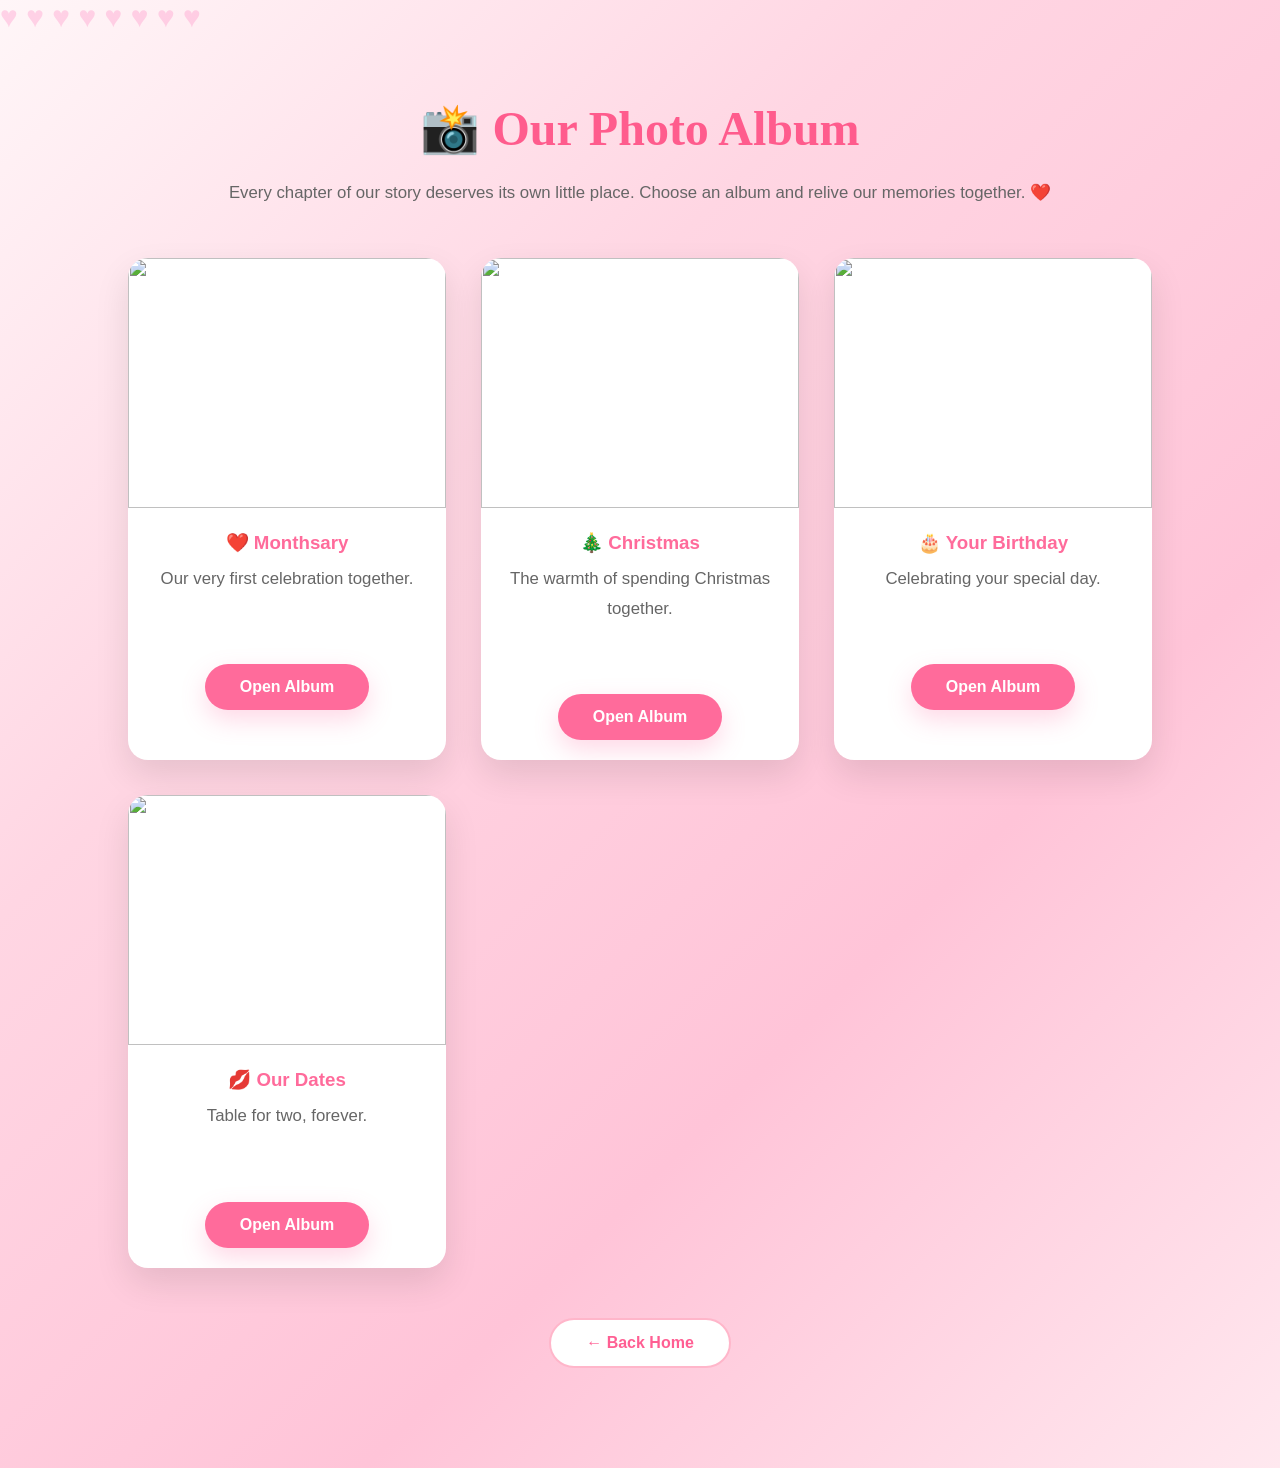
==== album.html @ da9fc897 "added album pages" ====
<!DOCTYPE html>
<html lang="en">

<head>

<meta charset="UTF-8">
<meta name="viewport" content="width=device-width, initial-scale=1.0">

<title>Our Photo Album ❤️</title>

<link rel="stylesheet" href="css/style.css">

</head>

<body>
<div class="hearts"></div>
<section class="album-page">

    <h1>📸 Our Photo Album</h1>

    <p>
        Every chapter of our story deserves its own little place.
        Choose an album and relive our memories together. ❤️
    </p>

    <div class="album-grid">

        <div class="album-card">

            <img src="images/monthsary-cover.jpg">

            <h3>❤️ Monthsary</h3>

            <p>Our very first celebration together.</p>

            <a href="albums/monthsary.html">
                Open Album
            </a>

        </div>

        <div class="album-card">

            <img src="images/christmas-cover.jpg">

            <h3>🎄 Christmas</h3>

            <p>The warmth of spending Christmas together.</p>

            <a href="albums/christmas.html">
                Open Album
            </a>

        </div>

        <div class="album-card">

            <img src="images/birthday-cover.jpg">

            <h3>🎂 Your Birthday</h3>

            <p>Celebrating your special day.</p>

            <a href="albums/birthday.html">
                Open Album
            </a>

        </div>

        <div class="album-card">

            <img src="images/date-cover.jpg">

            <h3>💋 Our Dates</h3>

            <p>Table for two, forever.</p>

            <a href="albums/dates.html">
                Open Album
            </a>

        </div>

    </div>

    <a href="index.html">
        ← Back Home
    </a>

</section>

<script src="js/script.js"></script>

</body>
</html>
---- css/style.css ----
/* =======================================================
   GENERAL WEBSITE SETTINGS
======================================================= */

*{
    margin:0;
    padding:0;
    box-sizing:border-box;
}

html{
    scroll-behavior:smooth;
}

body{

    font-family:'Poppins',sans-serif;

    background:
    linear-gradient(
    135deg,
    #fff6f8,
    #ffd6e3,
    #ffc4d8,
    #ffe8ef);

    color:#444;

    overflow-x:hidden;

}

/* =======================================================
   SECTION
======================================================= */

section{

    section{

    width:100%;
    min-height:100vh;

    padding:120px 8% 80px;

}
}

/* =======================================================
   HEADINGS
======================================================= */

h1{

    font-family:'Great Vibes',cursive;

    font-size:4.8rem;

    color:#ff5f93;

    line-height:1.2;

}

h2{

    font-family:'Great Vibes',cursive;

    font-size:3rem;

    color:#ff5f93;

    text-align:center;

    margin-bottom:40px;

}

h3{

    color:#ff6b9b;

    margin-top:20px;

}

p{

    line-height:1.8;

    font-size:1.05rem;

}

/* =======================================================
   HERO SECTION
======================================================= */

#hero{

    display:flex;

    align-items:center;

    justify-content:space-between;

    gap:60px;

}

/* ---------------- LEFT SIDE ---------------- */

.hero-content{

    flex:1;

}

.hero-content span{

    display:block;

    color:#ff4d88;

}

.hero-content p{

    margin:30px 0;

    max-width:500px;

    font-size:1.1rem;

}

/* Button */

.hero-content a,
.hero-content button{

    display:inline-block;

    padding:16px 34px;

    border-radius:50px;

    background:#ff6b9b;

    color:white;

    text-decoration:none;

    font-weight:600;

    transition:.3s;

    box-shadow:0 10px 25px rgba(255,105,160,.25);

    border:none;

    cursor:pointer;

    font-size:1rem;

}

.hero-content a:hover,
.hero-content button:hover{

    transform:translateY(-4px);

    background:#ff4d88;

}

/* ---------------- RIGHT SIDE ---------------- */

.hero-image{

    flex:1;

    display:flex;

    justify-content:center;

}

.hero-image img{

    width:100%;

    max-width:470px;

    border-radius:28px;

    border:8px solid #ffb6ca;

    box-shadow:0 25px 60px rgba(255,120,170,.35);

    transition:.4s;

}

.hero-image img:hover{

    transform:scale(1.03);

}

/* =======================================================
   LETTER SECTION
======================================================= */

#letter{

    display:flex;
    justify-content:center;
    align-items:center;

}

.letter-container{

    width:100%;
    max-width:850px;

    background:#fffdfd;

    padding:60px;

    border-radius:30px;

    border:10px solid #ffe3ea;

    box-shadow:0 20px 50px rgba(255,120,170,.25);

    position:relative;

}

/* Decorative tape */

.letter-container::before{

    content:"";

    position:absolute;

    width:120px;
    height:35px;

    background:#ff9fb7;

    top:-18px;
    left:40px;

    transform:rotate(-18deg);

    border-radius:6px;

    opacity:.9;

}

.letter-container h2{

    text-align:left;

    margin-bottom:30px;

}

.letter-container p{

    white-space:pre-line;

    font-size:1.1rem;

    line-height:2;

    color:#555;

}

/* =======================================================
   APPRECIATION
======================================================= */

#appreciation{

    text-align:center;

}

.appreciation-container{

    display:grid;

    grid-template-columns:repeat(3,1fr);

    gap:35px;

}

.app-card{

    background:white;

    border-radius:25px;

    overflow:hidden;

    box-shadow:0 15px 35px rgba(0,0,0,.08);

    transition:.35s;

}

.app-card:hover{

    transform:translateY(-10px);

    box-shadow:0 20px 45px rgba(255,120,170,.25);

}

.app-card img{

    width:100%;

    height:300px;

    object-fit:cover;

}

.app-card h3{

    margin:20px;

    color:#ff5d95;

}

.app-card p{

    padding:0 25px 30px;

    color:#666;

}

/* =======================================================
   OUR LAST DATE
======================================================= */

#last-date{

    text-align:center;

}

.last-date-intro{

    max-width:700px;

    margin:0 auto 50px;

    color:#666;

}

.last-date-gallery{

    display:grid;

    grid-template-columns:repeat(2,1fr);

    gap:35px;

}

.date-card{

    overflow:hidden;

    border-radius:30px;

    background:white;

    box-shadow:0 18px 45px rgba(0,0,0,.08);

    transition:.35s;

}

.date-card:hover{

    transform:translateY(-10px);

}

.date-card img{

    width:100%;

    height:520px;

    object-fit:cover;

    display:block;

}
/* =======================================================
   NAVIGATION BAR
======================================================= */

nav{

    position:fixed;

    top:0;
    left:0;

    width:100%;

    display:flex;

    justify-content:space-between;

    align-items:center;

    padding:20px 8%;

    background:rgba(255,255,255,.75);

    backdrop-filter:blur(12px);

    z-index:1000;

    box-shadow:0 5px 20px rgba(0,0,0,.05);

}

.logo{

    font-family:'Great Vibes',cursive;

    font-size:2rem;

    color:#ff5b92;

}

nav ul{

    display:flex;

    list-style:none;

    gap:30px;

}

nav a{

    text-decoration:none;

    color:#444;

    font-weight:500;

    transition:.3s;

}

nav a:hover{

    color:#ff5b92;

}
/* =======================================================
   SCROLL REVEAL ANIMATION
======================================================= */

.reveal{

    opacity:0;

    transform:translateY(70px);

    transition:all .9s ease;

}

.reveal.active{

    opacity:1;

    transform:translateY(0);

}

/* =======================================================
   LIGHTBOX
======================================================= */

#lightbox{

    position:fixed;

    inset:0;

    background:rgba(0,0,0,.9);

    display:flex;

    justify-content:center;

    align-items:center;

    opacity:0;

    visibility:hidden;

    transition:.3s;

    z-index:9999;

}

#lightbox.active{

    opacity:1;

    visibility:visible;

}

#lightbox img{

    max-width:90%;

    max-height:90%;

    border-radius:20px;

    box-shadow:0 20px 60px rgba(0,0,0,.5);

}

#close-lightbox{

    position:absolute;

    top:30px;

    right:40px;

    color:white;

    font-size:3rem;

    cursor:pointer;

    user-select:none;

}

/* ===========================================
   IMAGE LIGHTBOX
=========================================== */

#lightbox {

    position: fixed;
    top: 0;
    left: 0;

    width: 100%;
    height: 100%;

    background: rgba(0,0,0,0.85);

    display: flex;
    justify-content: center;
    align-items: center;

    opacity: 0;
    visibility: hidden;

    transition: 0.3s;

    z-index: 9999;

}


#lightbox.active {

    opacity: 1;
    visibility: visible;

}


#lightbox-image {

    max-width: 85%;
    max-height: 85%;

    border-radius: 15px;

}


#close-lightbox {

    position: absolute;

    top: 30px;
    right: 40px;

    font-size: 50px;

    color: white;

    cursor: pointer;

}

/* ===========================================
   SMOOTH SCROLLING
=========================================== */

html {
    scroll-behavior: smooth;
}

/* ===========================================
   MOBILE RESPONSIVE DESIGN
=========================================== */

@media (max-width: 768px) {


    body {
        overflow-x: hidden;
    }


    h1 {
        font-size: 35px;
    }


    h2 {
        font-size: 28px;
    }


    p {
        font-size: 16px;
    }


    img {
        max-width: 100%;
        height: auto;
    }


    .memory-card,
    .app-card,
    .date-card {

        width: 90%;
        margin: auto;

    }


    nav {

        flex-direction: column;
        gap: 15px;

    }


}

/* ===========================================
   FLOATING HEARTS BACKGROUND
=========================================== */

.hearts {

    position: fixed;

    top: 0;
    left: 0;

    width: 100%;
    height: 100%;

    pointer-events: none;

    overflow: hidden;

    z-index: -1;

}


.hearts::before {

    content: "♥ ♥ ♥ ♥ ♥ ♥ ♥ ♥";

    position: absolute;

    width: 100%;

    color: rgba(255, 105, 180, 0.25);

    font-size: 30px;

    animation: floatHearts 12s linear infinite;

}


@keyframes floatHearts {

    0% {

        transform: translateY(100vh);

    }


    100% {

        transform: translateY(-100vh);

    }

}

/* ===========================================
   HERO SECTION
=========================================== */

.hero {

    min-height: 100vh;

    display: flex;

    justify-content: center;

    align-items: center;

    text-align: center;

    padding: 20px;

}


.hero-content {

    animation: fadeUp 1.5s ease;

}


.hero h1 {

    font-size: 55px;

    color: #d63384;

}


.hero p {

    font-size: 20px;

    margin: 20px 0;

}


.hero-button {

    display: inline-block;

    padding: 12px 30px;

    background: #d63384;

    color: white;

    border-radius: 30px;

    text-decoration: none;

    transition: 0.3s;

}


.hero-button:hover {

    transform: scale(1.05);

}


@keyframes fadeUp {

    from {

        opacity: 0;

        transform: translateY(40px);

    }


    to {

        opacity: 1;

        transform: translateY(0);

    }

}

.letter {
    text-align: justify;
}

/* ===========================================
   MEMORIES
=========================================== */

.memory-grid {
    display: flex;
    justify-content: center;
    align-items: stretch;
    gap: 30px;
    flex-wrap: wrap;
    margin-top: 40px;
}

.memory-card {
    width: 320px;
    background: white;
    border-radius: 20px;
    padding: 20px;
    text-align: center;
    box-shadow: 0 10px 25px rgba(0,0,0,0.1);
}

.memory-card img {
    width: 100%;
    height: 350px;
    object-fit: cover;
    border-radius: 15px;
    display: block;
    margin-bottom: 15px;
}

.click-heart{

    position: fixed;

    pointer-events: none;

    animation: popHeart 1s forwards;

    z-index: 1000;

}

@keyframes popHeart{

    0%{

        opacity:1;

        transform:translate(0,0) scale(0.5);

    }

    100%{

        opacity:0;

        transform:translate(var(--x,0),-80px) scale(1.8);

    }

}

.hero-buttons{
    display: flex;
    flex-direction: column;
    align-items: center;
    gap: 15px;
}

.music-btn{
    display: block;
    margin: 15px auto 0;
}

.music-btn{

    margin-top: 15px;

    display: inline-block;

}

/* ======================================
        PHOTO ALBUM PAGE
====================================== */

.album-page{

    padding:100px 10%;

    text-align:center;

}

.album-page h1{

    color:#ff5c8d;

    font-size:3rem;

    margin-bottom:20px;

}

.album-page p{

    color:#666;

    margin-bottom:50px;

}

.album-grid{

    display:grid;

    grid-template-columns:repeat(auto-fit,minmax(280px,1fr));

    gap:35px;

}

.album-card{

    background:white;

    border-radius:20px;

    overflow:hidden;

    box-shadow:0 15px 35px rgba(0,0,0,.1);

    transition:.3s;

}

.album-card:hover{

    transform:translateY(-10px);

}

.album-card img{

    width:100%;

    height:250px;

    object-fit:cover;

}

.album-card h3{

    margin:20px 0 10px;

}

.album-card p{

    padding:0 20px;

}

.album-card a{

    display:inline-block;

    margin:20px;

    padding:12px 28px;

    background:#ff6b9b;

    color:white;

    border-radius:50px;

    text-decoration:none;

}

/* =========================================================
   PHOTO ALBUM GALLERY
   Used by:
   - albums/dates.html
   - albums/first-monthsary.html
   - albums/christmas.html
   - albums/birthday.html

   Displays 4 thumbnails per row on desktop.
========================================================= */

.gallery-grid{

    display:grid;

    grid-template-columns:repeat(4,1fr);

    gap:20px;

    margin:50px 0;

}

.gallery-grid img{

    width:100%;

    aspect-ratio:1/1;

    object-fit:cover;

    border-radius:15px;

    cursor:pointer;

    transition:.3s;

    box-shadow:0 10px 25px rgba(0,0,0,.15);

}

.gallery-grid img:hover{

    transform:scale(1.05);

}

/* =========================================================
   PHOTO ALBUM GALLERY
   Used by:
   - albums/dates.html
   - albums/first-monthsary.html
   - albums/christmas.html
   - albums/birthday.html

   Displays 4 thumbnails per row on all devices.
========================================================= */

.gallery-grid{

    display:grid;

    grid-template-columns:repeat(4,1fr);

    gap:20px;

    margin:50px 0;

}

.gallery-grid img,
.gallery-grid video{

    width:100%;

    aspect-ratio:1/1;

    object-fit:cover;

    border-radius:15px;

    cursor:pointer;

    transition:.3s;

    box-shadow:0 10px 25px rgba(0,0,0,.15);

}

.gallery-grid img:hover,
.gallery-grid video:hover{

    transform:scale(1.05);

}

/* ========================================================= */
/* GALLERY LIGHTBOX                                          */
/* ========================================================= */

#lightbox {

    display: none;

    position: fixed;

    top: 0;
    left: 0;

    width: 100%;
    height: 100%;

    background: rgba(0,0,0,0.85);

    justify-content: center;
    align-items: center;

    z-index: 9999;

}


/* Active state */

#lightbox.active {

    display: flex;

}


/* Close button */

#close-lightbox {

    position: absolute;

    top: 25px;
    right: 35px;

    font-size: 40px;

    color: white;

    cursor: pointer;

}


/* Image and video container */

.lightbox-content {

    max-width: 85%;
    max-height: 85%;

    display: flex;

    justify-content: center;
    align-items: center;

}


/* Image */

#lightbox-image {

    max-width: 85vw;
    max-height: 85vh;

    border-radius: 15px;

}


/* Video */

#lightbox-video {

    max-width:85vw;

    max-height:85vh;

    width:auto;

    height:auto;

    object-fit:contain;

    border-radius:15px;

}


/* Navigation buttons */

#prev-btn,
#next-btn {

    position: absolute;

    top: 50%;

    transform: translateY(-50%);

    background: rgba(255,255,255,0.2);

    color: white;

    border: none;

    font-size: 40px;

    padding: 15px 20px;

    cursor: pointer;

    border-radius: 50%;

}


#prev-btn {

    left: 30px;

}


#next-btn {

    right: 30px;

}


#prev-btn:hover,
#next-btn:hover {

    background: rgba(255,255,255,0.4);

}
/* Mobile adjustment */

@media(max-width:600px){

    #prev-btn,
    #next-btn{

        font-size:25px;

        padding:10px 15px;

    }


    #close-lightbox{

        font-size:32px;

    }

}
.gallery-video.playing{

    aspect-ratio:auto;

    object-fit:contain;

}
.gallery-video{
    width:100%;
    aspect-ratio:1/1;
    object-fit:cover;
}
.gallery-video:fullscreen{
    width:auto;
    height:auto;
    aspect-ratio:auto;
    object-fit:contain;
}

/* ======================================
   ALBUM SELECTION BUTTONS
====================================== */

.album-card a{

    display:inline-block;

    margin:20px;

    padding:14px 35px;

    background:#ff6b9b;

    color:white;

    text-decoration:none;

    border-radius:50px;

    font-weight:600;

    box-shadow:0 10px 25px rgba(255,105,160,.25);

    transition:.3s;

}


.album-card a:hover{

    transform:translateY(-5px);

    background:#ff4d88;

    box-shadow:0 15px 35px rgba(255,105,160,.35);

}


/* ======================================
   BACK HOME BUTTON
====================================== */

.album-page > a{

    display:inline-block;

    margin-top:50px;

    padding:14px 35px;

    background:white;

    color:#ff5f93;

    text-decoration:none;

    border-radius:50px;

    font-weight:600;

    border:2px solid #ffb6ca;

    transition:.3s;

}


.album-page > a:hover{

    background:#ff6b9b;

    color:white;

    transform:translateY(-5px);

}

/* ======================================
   ALBUM INSIDE NAVIGATION BUTTONS
====================================== */

.album-navigation{

    display:flex;

    justify-content:center;

    gap:25px;

    margin-top:50px;

    flex-wrap:wrap;

}


.album-navigation a{

    display:inline-block;

    padding:14px 35px;

    background:white;

    color:#ff5f93;

    text-decoration:none;

    border-radius:50px;

    font-weight:600;

    border:2px solid #ffb6ca;

    box-shadow:0 10px 25px rgba(255,105,160,.15);

    transition:.3s;

}


.album-navigation a:hover{

    background:#ff6b9b;

    color:white;

    transform:translateY(-5px);

    box-shadow:0 15px 35px rgba(255,105,160,.35);

}
/* ======================================
   ALL ALBUM PAGE TYPOGRAPHY
====================================== */

.album-page h1{

    font-size:3rem;

}


.album-page p{

    font-size:1.05rem;

    line-height:1.8;

}
/* ======================================
   ALBUM NAVIGATION BUTTONS
====================================== */

.album-navigation{

    display:flex;

    justify-content:center;

    align-items:center;

    gap:25px;

    margin-top:50px;

    flex-wrap:nowrap;

}
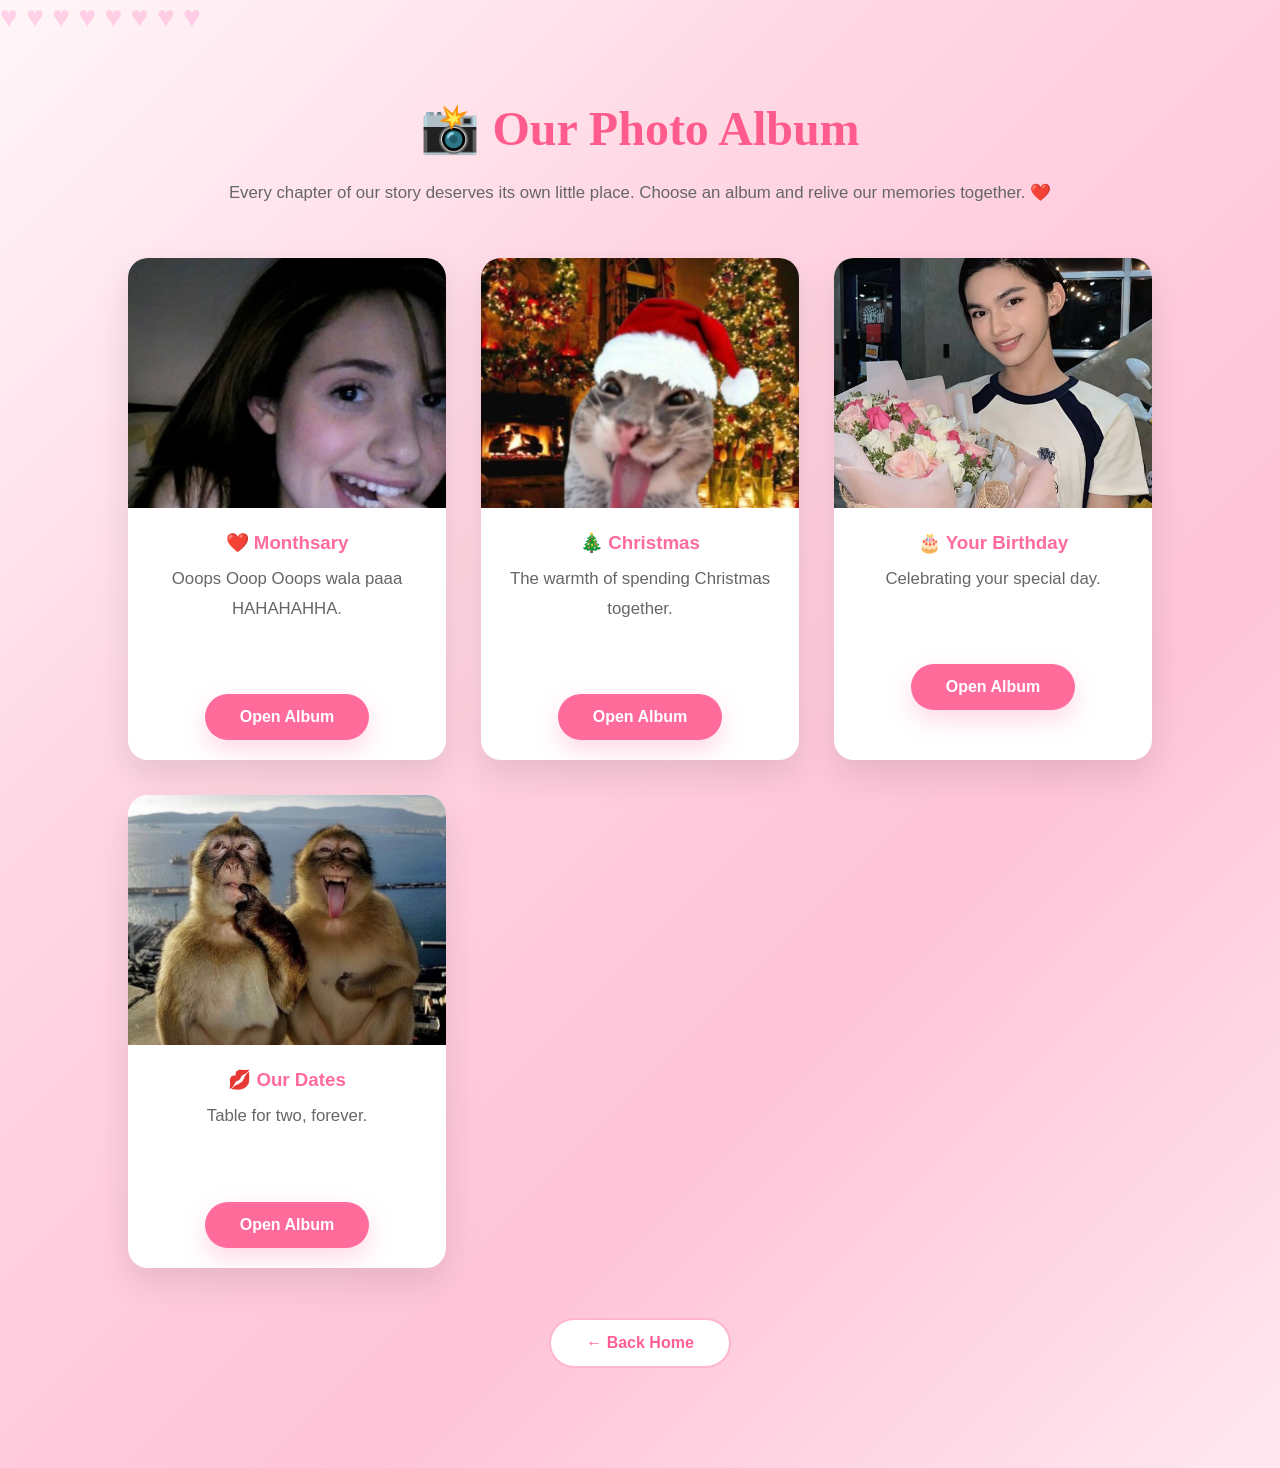
==== commit 0e9e173c: "added pictures for cover album and changed the music to ikawatako.mp3" ====
--- a/album.html
+++ b/album.html
@@ -27,11 +27,11 @@
 
         <div class="album-card">
 
-            <img src="images/monthsary-cover.jpg">
+            <img src="images/album_page/meme.jpg">
 
             <h3>❤️ Monthsary</h3>
 
-            <p>Our very first celebration together.</p>
+            <p>Ooops Ooop Ooops wala paaa HAHAHAHHA.</p>
 
             <a href="albums/monthsary.html">
                 Open Album
@@ -41,7 +41,7 @@
 
         <div class="album-card">
 
-            <img src="images/christmas-cover.jpg">
+            <img src="images/album_page/xmas.jpg">
 
             <h3>🎄 Christmas</h3>
 
@@ -55,7 +55,7 @@
 
         <div class="album-card">
 
-            <img src="images/birthday-cover.jpg">
+            <img src="images/album_page/holdingflowers.jpg">
 
             <h3>🎂 Your Birthday</h3>
 
@@ -69,7 +69,7 @@
 
         <div class="album-card">
 
-            <img src="images/date-cover.jpg">
+            <img src="images/album_page/monkey.jpg">
 
             <h3>💋 Our Dates</h3>
 
--- a/css/style.css
+++ b/css/style.css
@@ -500,71 +500,7 @@
 
     transform:translateY(0);
 
-}
-
-/* =======================================================
-   LIGHTBOX
-======================================================= */
-
-#lightbox{
-
-    position:fixed;
-
-    inset:0;
-
-    background:rgba(0,0,0,.9);
-
-    display:flex;
-
-    justify-content:center;
-
-    align-items:center;
-
-    opacity:0;
-
-    visibility:hidden;
-
-    transition:.3s;
-
-    z-index:9999;
-
-}
-
-#lightbox.active{
-
-    opacity:1;
-
-    visibility:visible;
-
-}
-
-#lightbox img{
-
-    max-width:90%;
-
-    max-height:90%;
-
-    border-radius:20px;
-
-    box-shadow:0 20px 60px rgba(0,0,0,.5);
-
-}
-
-#close-lightbox{
-
-    position:absolute;
-
-    top:30px;
-
-    right:40px;
-
-    color:white;
-
-    font-size:3rem;
-
-    cursor:pointer;
-
-    user-select:none;
+
 
 }
 
@@ -608,10 +544,12 @@
 #lightbox-image {
 
     max-width: 85%;
+
     max-height: 85%;
 
     border-radius: 15px;
 
+    box-shadow:0 20px 60px rgba(0,0,0,.5);
 }
 
 
@@ -627,6 +565,8 @@
     color: white;
 
     cursor: pointer;
+
+    user-select:none;
 
 }
 
@@ -1481,4 +1421,15 @@
 
     flex-wrap:nowrap;
 
+}
+/* ======================================
+   HERO ALBUM BUTTON SPACING
+====================================== */
+
+.album-btn{
+
+    display:inline-block;
+
+    margin-top:20px;
+
 }
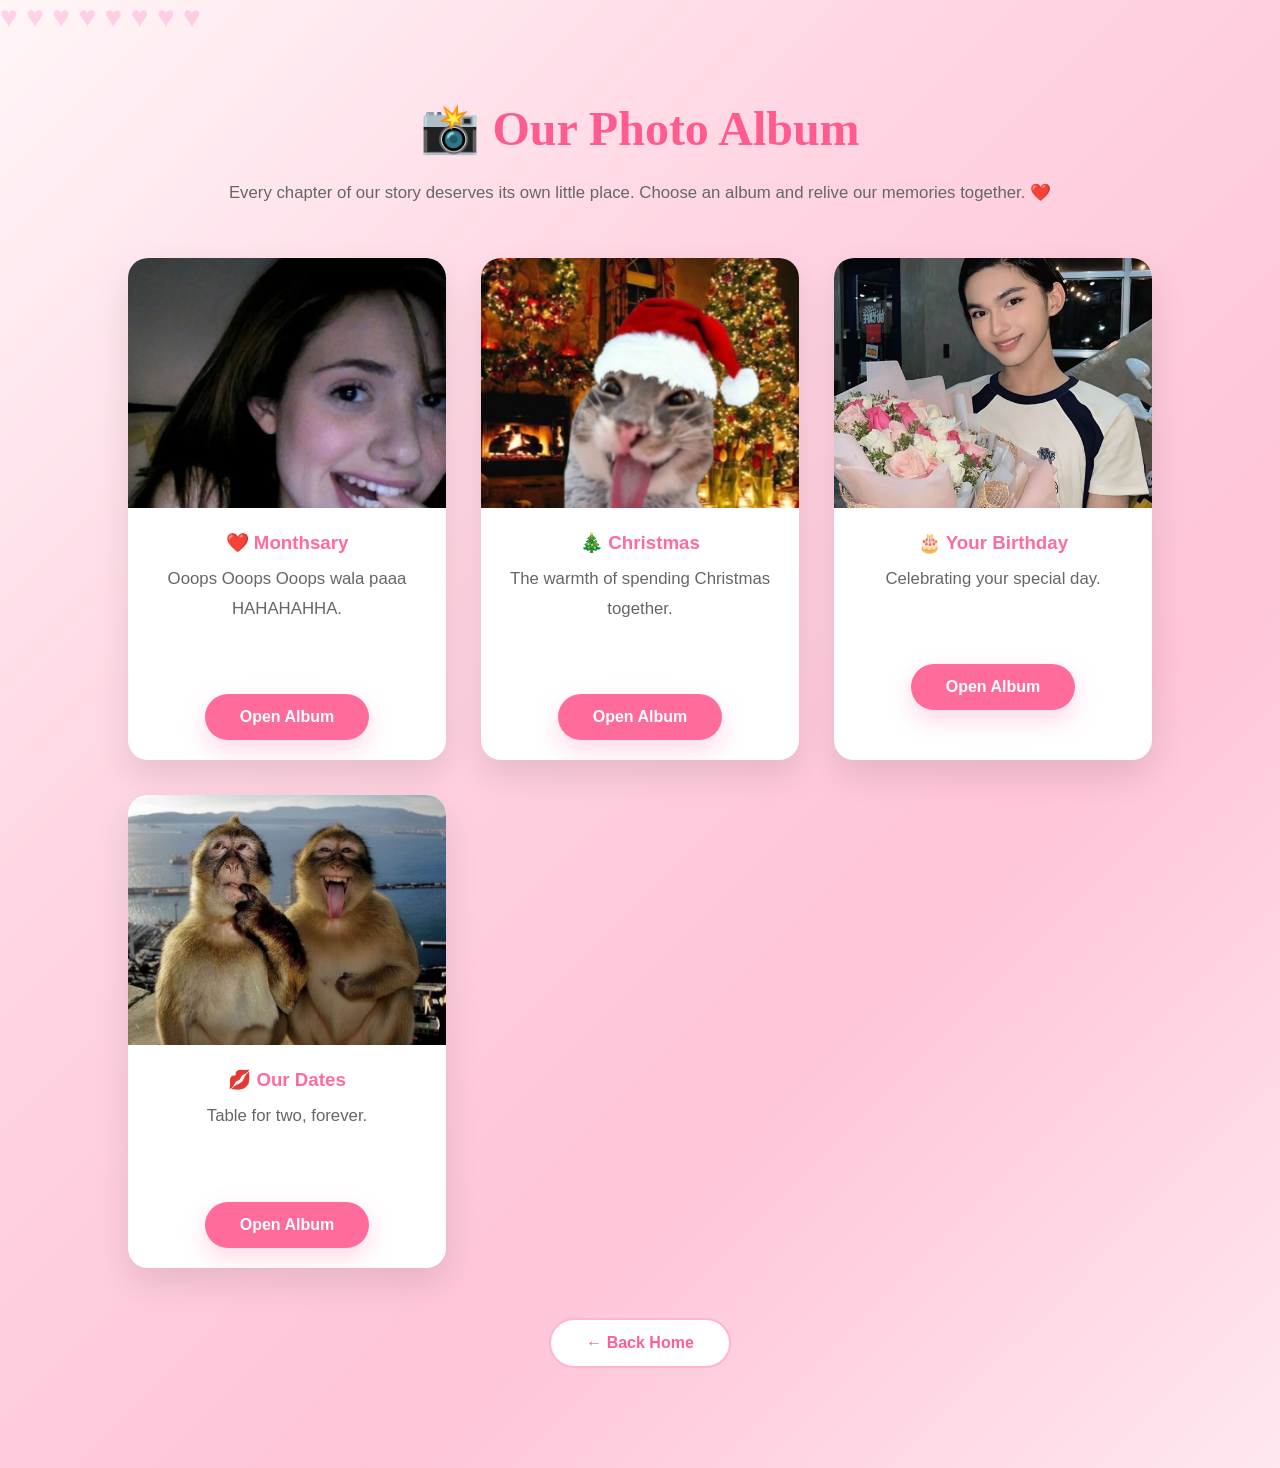
==== commit 6755e9a6: "edited captions and links in album.html and monthsary.html, changed background music in index.html, " ====
--- a/album.html
+++ b/album.html
@@ -31,7 +31,7 @@
 
             <h3>❤️ Monthsary</h3>
 
-            <p>Ooops Ooop Ooops wala paaa HAHAHAHHA.</p>
+            <p>Ooops Ooops Ooops wala paaa HAHAHAHHA.</p>
 
             <a href="albums/monthsary.html">
                 Open Album
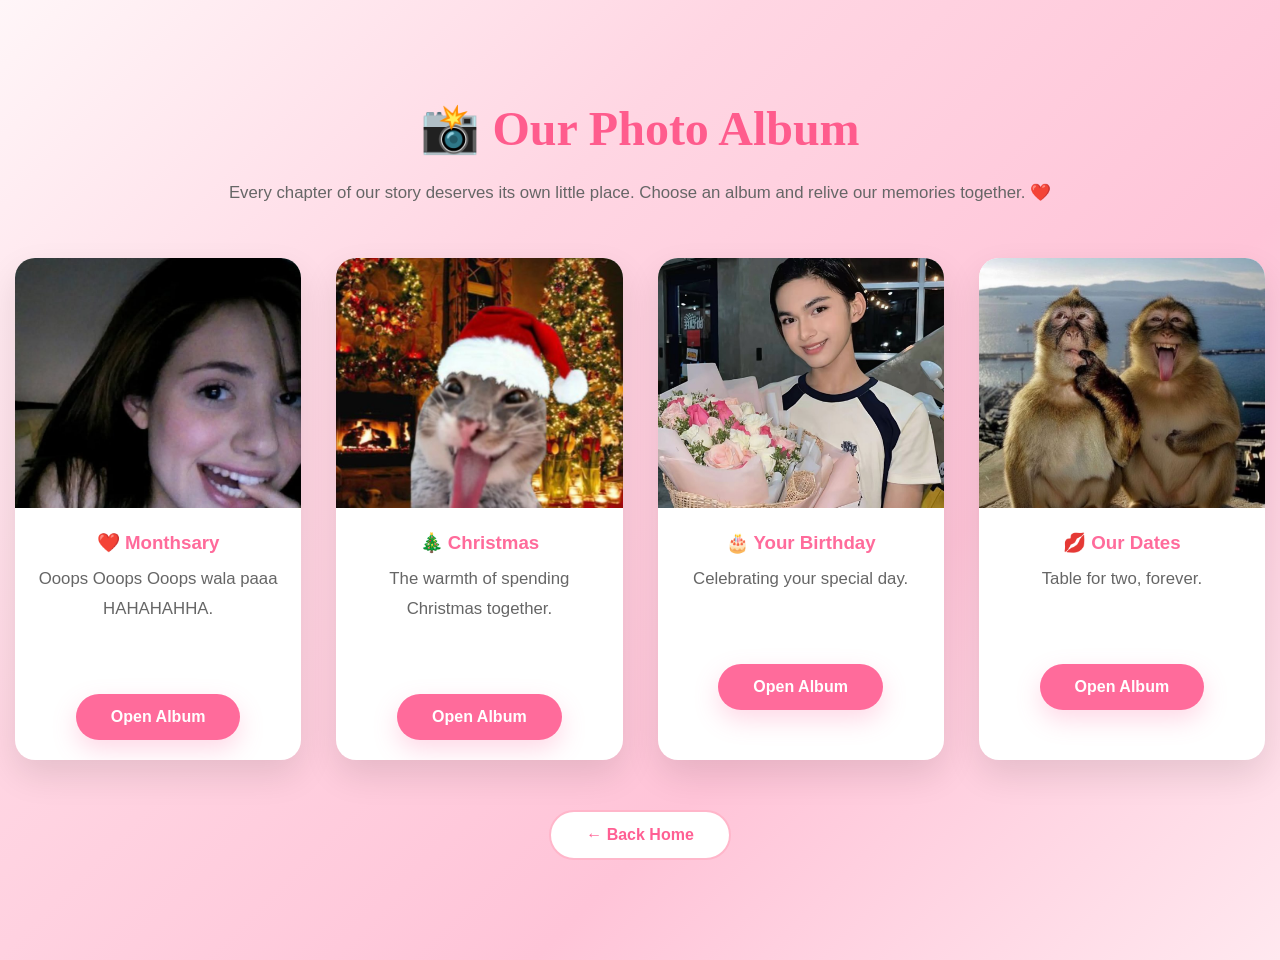
==== commit ba9fa055: "changed album size preview" ====
--- a/album.html
+++ b/album.html
@@ -13,7 +13,7 @@
 </head>
 
 <body>
-<div class="hearts"></div>
+
 <section class="album-page">
 
     <h1>📸 Our Photo Album</h1>
--- a/css/style.css
+++ b/css/style.css
@@ -632,63 +632,6 @@
 }
 
 /* ===========================================
-   FLOATING HEARTS BACKGROUND
-=========================================== */
-
-.hearts {
-
-    position: fixed;
-
-    top: 0;
-    left: 0;
-
-    width: 100%;
-    height: 100%;
-
-    pointer-events: none;
-
-    overflow: hidden;
-
-    z-index: -1;
-
-}
-
-
-.hearts::before {
-
-    content: "♥ ♥ ♥ ♥ ♥ ♥ ♥ ♥";
-
-    position: absolute;
-
-    width: 100%;
-
-    color: rgba(255, 105, 180, 0.25);
-
-    font-size: 30px;
-
-    animation: floatHearts 12s linear infinite;
-
-}
-
-
-@keyframes floatHearts {
-
-    0% {
-
-        transform: translateY(100vh);
-
-    }
-
-
-    100% {
-
-        transform: translateY(-100vh);
-
-    }
-
-}
-
-/* ===========================================
    HERO SECTION
 =========================================== */
 
@@ -975,66 +918,33 @@
    - albums/first-monthsary.html
    - albums/christmas.html
    - albums/birthday.html
-
-   Displays 4 thumbnails per row on desktop.
 ========================================================= */
 
+.album-page{
+
+    padding:100px 15px;
+
+    width:100%;
+
+    max-width:1600px;
+
+    margin:auto;
+
+    text-align:center;
+
+}
+
 .gallery-grid{
 
     display:grid;
 
     grid-template-columns:repeat(4,1fr);
 
-    gap:20px;
-
-    margin:50px 0;
-
-}
-
-.gallery-grid img{
+    gap:8px;
 
     width:100%;
 
-    aspect-ratio:1/1;
-
-    object-fit:cover;
-
-    border-radius:15px;
-
-    cursor:pointer;
-
-    transition:.3s;
-
-    box-shadow:0 10px 25px rgba(0,0,0,.15);
-
-}
-
-.gallery-grid img:hover{
-
-    transform:scale(1.05);
-
-}
-
-/* =========================================================
-   PHOTO ALBUM GALLERY
-   Used by:
-   - albums/dates.html
-   - albums/first-monthsary.html
-   - albums/christmas.html
-   - albums/birthday.html
-
-   Displays 4 thumbnails per row on all devices.
-========================================================= */
-
-.gallery-grid{
-
-    display:grid;
-
-    grid-template-columns:repeat(4,1fr);
-
-    gap:20px;
-
-    margin:50px 0;
+    margin:40px auto;
 
 }
 
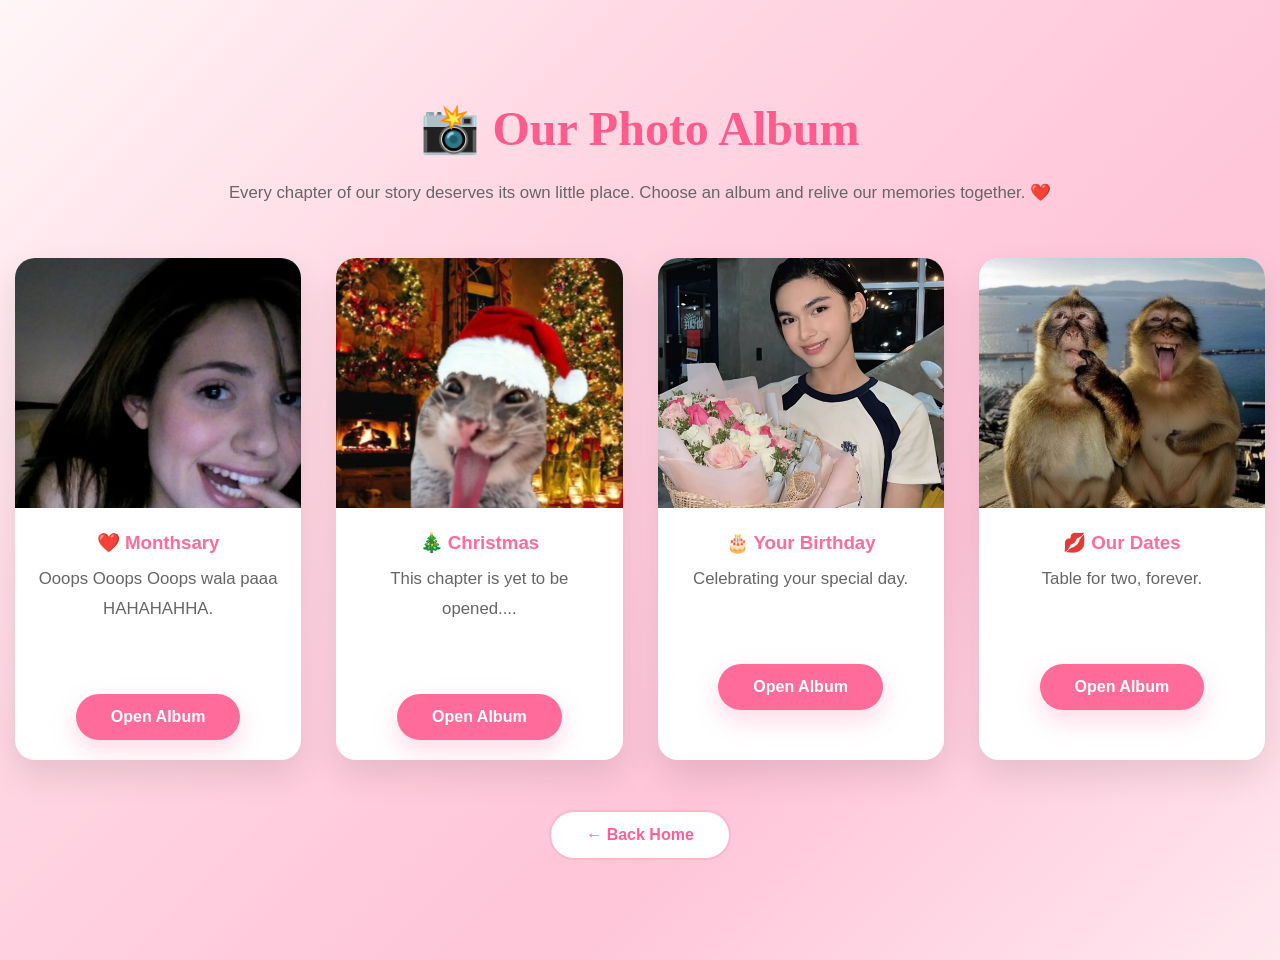
==== commit f30c1c84: "edited text in album.html and albums/christmas.html to indicate that the albums are yet to be opened" ====
--- a/album.html
+++ b/album.html
@@ -45,7 +45,7 @@
 
             <h3>🎄 Christmas</h3>
 
-            <p>The warmth of spending Christmas together.</p>
+            <p>This chapter is yet to be opened....</p>
 
             <a href="albums/christmas.html">
                 Open Album
--- a/css/style.css
+++ b/css/style.css
@@ -1072,55 +1072,6 @@
 
 }
 
-
-/* Navigation buttons */
-
-#prev-btn,
-#next-btn {
-
-    position: absolute;
-
-    top: 50%;
-
-    transform: translateY(-50%);
-
-    background: rgba(255,255,255,0.2);
-
-    color: white;
-
-    border: none;
-
-    font-size: 40px;
-
-    padding: 15px 20px;
-
-    cursor: pointer;
-
-    border-radius: 50%;
-
-}
-
-
-#prev-btn {
-
-    left: 30px;
-
-}
-
-
-#next-btn {
-
-    right: 30px;
-
-}
-
-
-#prev-btn:hover,
-#next-btn:hover {
-
-    background: rgba(255,255,255,0.4);
-
-}
 /* Mobile adjustment */
 
 @media(max-width:600px){
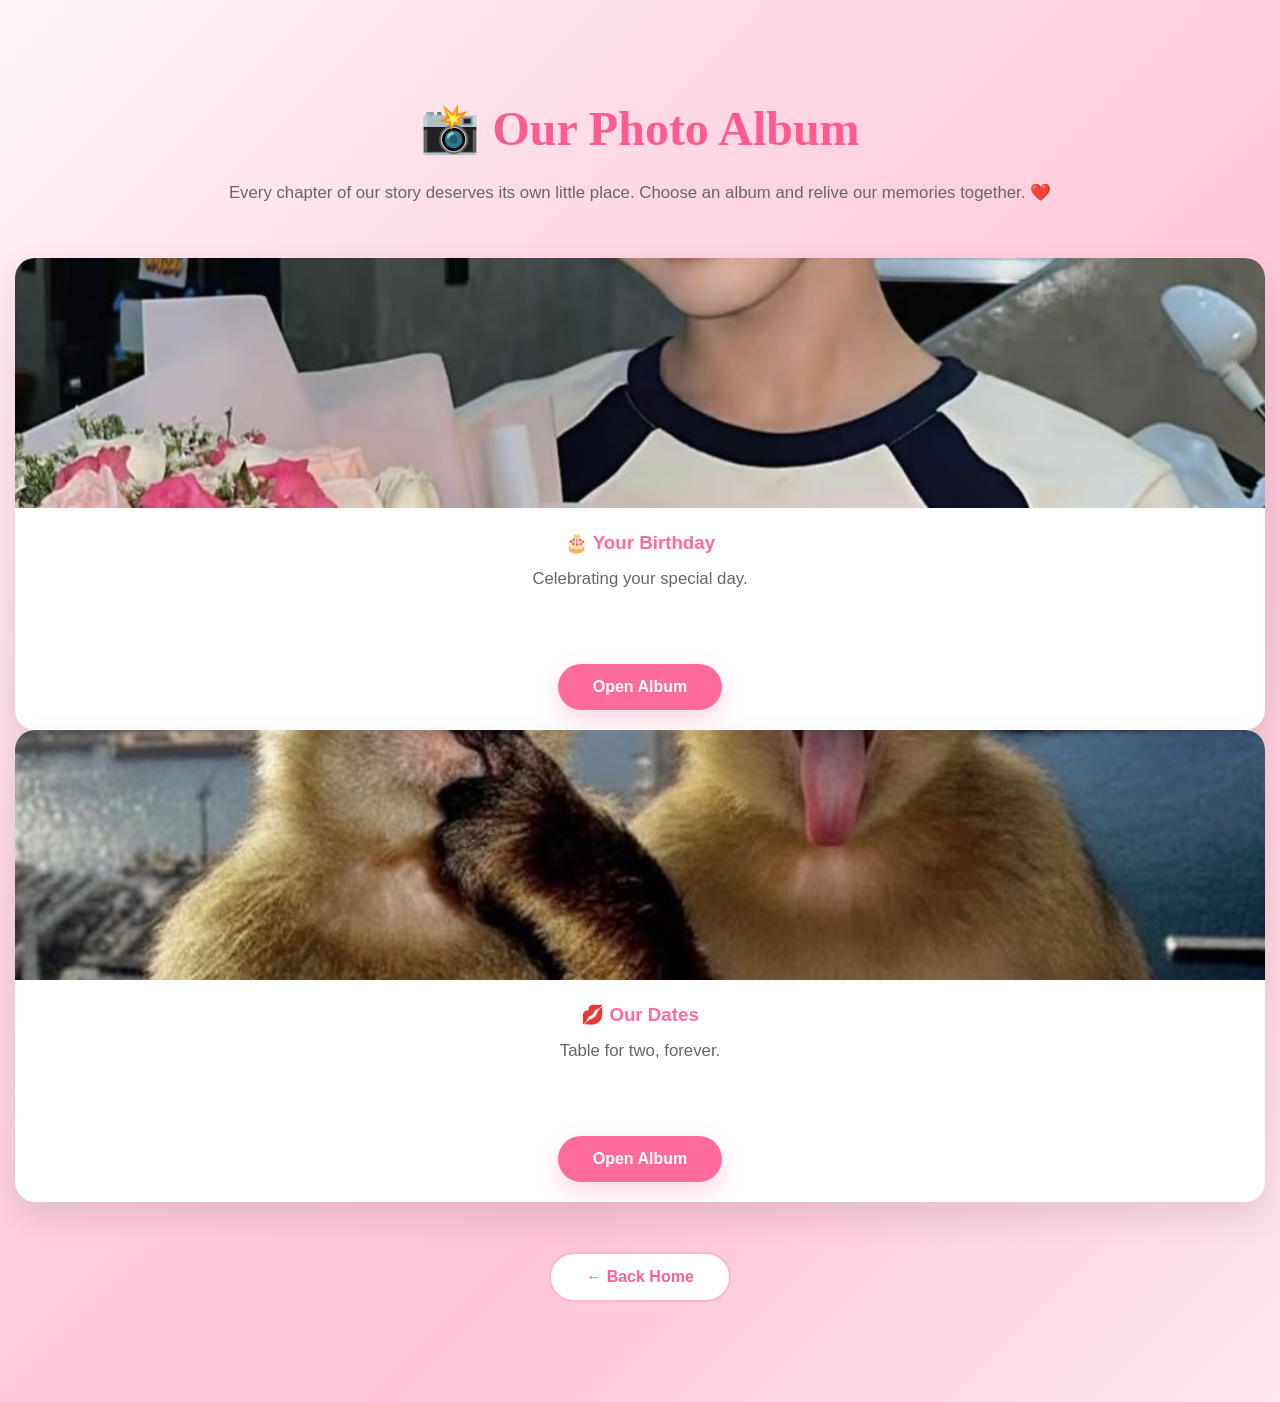
==== commit 54bf5a65: "hide the 2 albums and created new page for letter album" ====
--- a/album.html
+++ b/album.html
@@ -23,7 +23,7 @@
         Choose an album and relive our memories together. ❤️
     </p>
 
-    <div class="album-grid">
+    <!--<div class="album-grid">
 
         <div class="album-card">
 
@@ -52,7 +52,7 @@
             </a>
 
         </div>
-
+    -->
         <div class="album-card">
 
             <img src="images/album_page/holdingflowers.jpg">
@@ -90,6 +90,7 @@
 </section>
 
 <script src="js/script.js"></script>
+<script src="../js/gallery.js"></script>
 
 </body>
 </html>
--- a/css/style.css
+++ b/css/style.css
@@ -1293,4 +1293,297 @@
 
     margin-top:20px;
 
+}
+#media-counter{
+
+    position:absolute;
+
+    bottom:25px;
+
+    left:50%;
+
+    transform:translateX(-50%);
+
+    background:rgba(0,0,0,.55);
+
+    color:#fff;
+
+    padding:8px 16px;
+
+    border-radius:30px;
+
+    font-size:16px;
+
+    font-weight:600;
+
+    letter-spacing:.5px;
+
+    z-index:1002;
+
+    user-select:none;
+
+    opacity:1;
+
+    transition:opacity .4s ease;
+
+}
+/* ===========================================
+   DIARY LETTER CARDS
+=========================================== */
+
+.diary-list {
+    width: 100%;
+    display: flex;
+    flex-direction: column;
+    gap: 20px;
+    margin-top: 30px;
+}
+
+.diary-card {
+    width: 100%;
+    min-height: 100px;
+
+    display: flex;
+    align-items: center;
+
+    padding: 25px 30px;
+
+    border: 1px solid rgba(255, 255, 255, 0.25);
+    border-radius: 15px;
+
+    background: rgba(255, 255, 255, 0.75);
+
+    cursor: pointer;
+
+    user-select: none;
+
+    transition: 0.3s;
+
+    box-sizing: border-box;
+}
+
+.diary-card:hover {
+    transform: translateY(-4px);
+    background: rgba(255, 255, 255, 0.15);
+}
+
+.diary-card-content {
+    flex: 1;
+    user-select: none;
+}
+
+.diary-card-content h3 {
+    margin: 0 0 8px;
+    user-select: none;
+}
+
+.diary-card-content span {
+    font-size: 14px;
+    opacity: 0.7;
+    user-select: none;
+}
+
+.diary-card-arrow {
+    font-size: 28px;
+    margin-left: 20px;
+    user-select: none;
+}
+/* ===========================================
+   DIARY MOBILE
+=========================================== */
+
+@media (max-width: 768px) {
+
+    .diary-list {
+        width: 100%;
+        gap: 15px;
+        margin-top: 25px;
+    }
+
+    .diary-card {
+        width: 100%;
+        min-height: 90px;
+
+        padding: 20px;
+
+        border-radius: 14px;
+    }
+
+    .diary-card-content h3 {
+        font-size: 18px;
+        margin-bottom: 6px;
+    }
+
+    .diary-card-content span {
+        font-size: 13px;
+    }
+
+    .diary-card-arrow {
+        font-size: 24px;
+        margin-left: 15px;
+    }
+
+}
+/* ===========================================
+   DIARY LETTER POPUP
+=========================================== */
+
+.letter-popup {
+    position: fixed;
+
+    top: 0;
+    left: 0;
+
+    width: 100%;
+    height: 100%;
+
+    background: rgba(0, 0, 0, 0.75);
+
+    display: flex;
+    align-items: center;
+    justify-content: center;
+
+    padding: 30px;
+
+    box-sizing: border-box;
+
+    z-index: 9999;
+}
+
+
+/* ===========================================
+   LETTER BOX
+=========================================== */
+
+.letter-popup-content {
+    position: relative;
+
+    width: min(800px, 100%);
+    max-height: 85vh;
+
+    background: #ffffff;
+
+    border-radius: 20px;
+
+    padding: 50px;
+
+    box-sizing: border-box;
+
+    overflow-y: auto;
+
+    color: #333;
+
+    box-shadow: 0 10px 40px rgba(0, 0, 0, 0.3);
+}
+
+
+/* ===========================================
+   CLOSE BUTTON
+=========================================== */
+
+.close-letter {
+    position: absolute;
+
+    top: 15px;
+    right: 20px;
+
+    width: 40px;
+    height: 40px;
+
+    border: none;
+    border-radius: 50%;
+
+    background: rgba(0, 0, 0, 0.08);
+
+    font-size: 20px;
+
+    cursor: pointer;
+
+    transition: 0.3s;
+}
+
+.close-letter:hover {
+    background: rgba(0, 0, 0, 0.15);
+}
+
+
+/* ===========================================
+   LETTER TITLE
+=========================================== */
+
+.letter-popup-content h2 {
+    margin: 0 50px 8px 0;
+
+    font-size: 30px;
+}
+
+
+/* ===========================================
+   LETTER DATE
+=========================================== */
+
+.letter-popup-content > span {
+    display: block;
+
+    margin-bottom: 30px;
+
+    font-size: 14px;
+
+    opacity: 0.6;
+}
+
+
+/* ===========================================
+   LETTER TEXT
+=========================================== */
+
+.letter-text {
+    font-size: 17px;
+
+    line-height: 1.8;
+
+    white-space: pre-line;
+}
+
+
+/* ===========================================
+   MOBILE
+=========================================== */
+
+@media (max-width: 768px) {
+
+    .letter-popup {
+        padding: 15px;
+    }
+
+    .letter-popup-content {
+        width: 100%;
+        max-height: 90vh;
+
+        padding: 35px 25px;
+
+        border-radius: 16px;
+    }
+
+    .letter-popup-content h2 {
+        font-size: 23px;
+
+        margin-right: 40px;
+    }
+
+    .letter-text {
+        font-size: 16px;
+        line-height: 1.7;
+    }
+
+    .close-letter {
+        top: 12px;
+        right: 12px;
+
+        width: 36px;
+        height: 36px;
+
+        font-size: 18px;
+    }
+
 }
